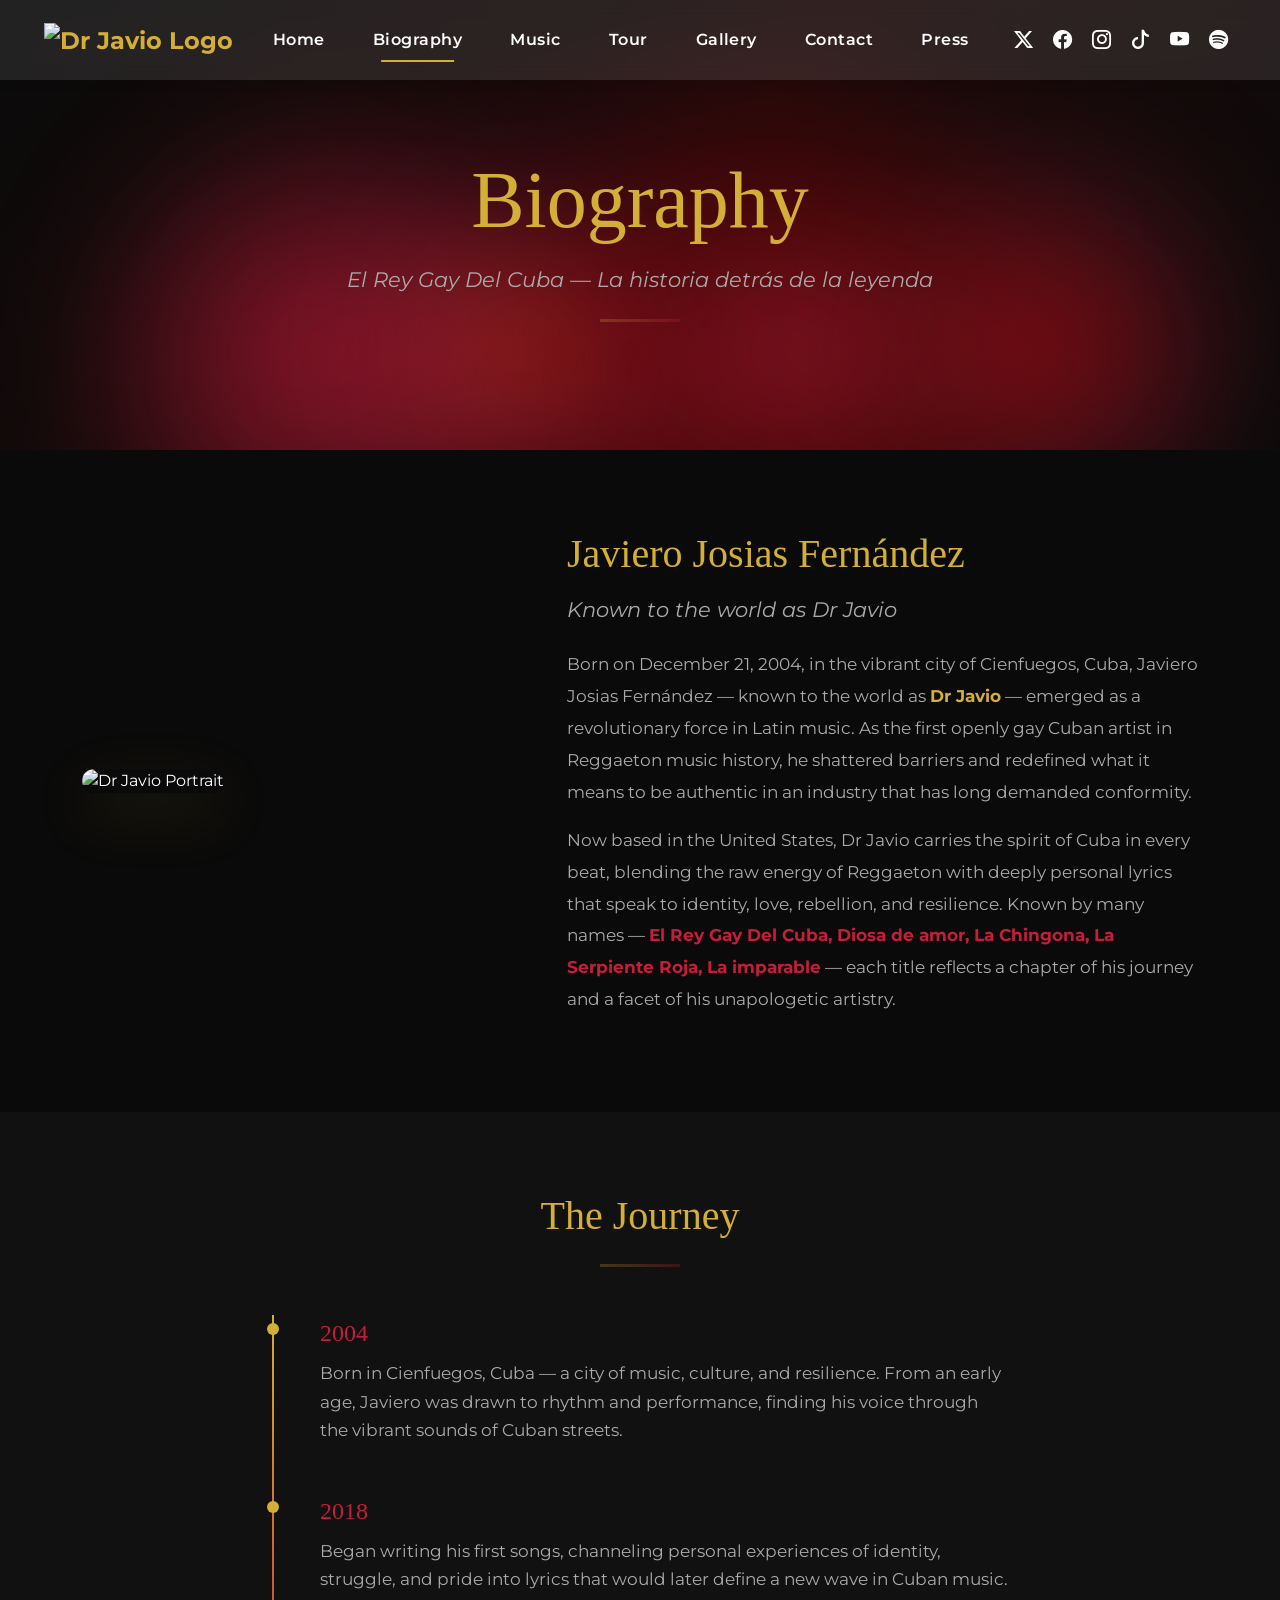
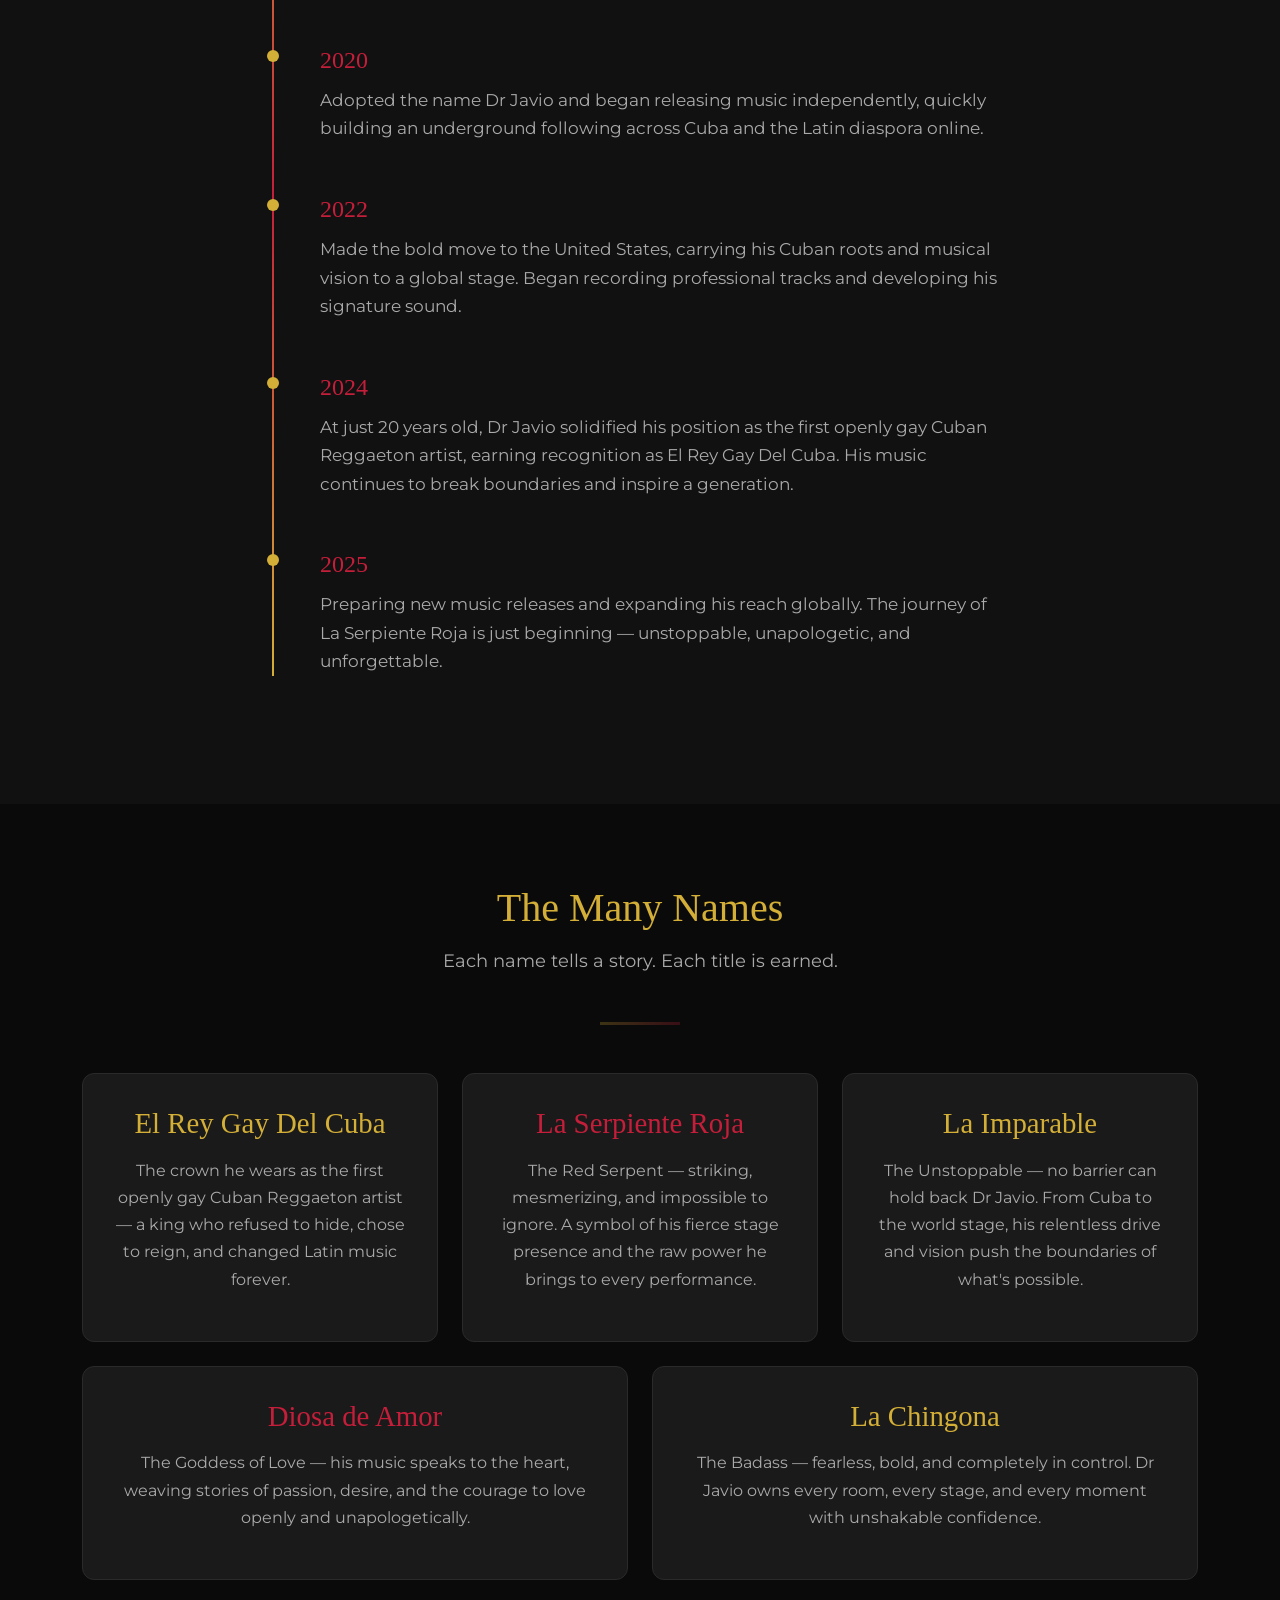
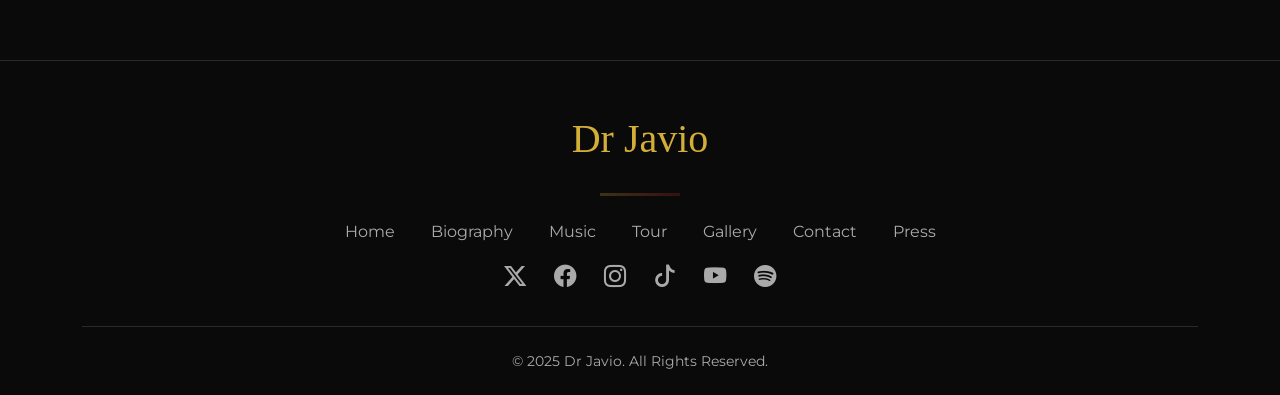
==== biography.html @ d5c6eff1 "recent update" ====
<!DOCTYPE html>
<html lang="es" dir="ltr">

<head>
    <meta charset="UTF-8">
    <meta name="viewport" content="width=device-width, initial-scale=1.0, maximum-scale=5.0">
    <meta http-equiv="X-UA-Compatible" content="IE=edge">
    <meta name="theme-color" content="#000000">

    <title>Biography | Dr Javio - The Gay King of Cuban Reggaeton</title>
    <meta name="description"
        content="Learn the story of Dr Javio (Javiero Josias Fernández), born in Cienfuegos, Cuba. The first openly gay Cuban Reggaeton artist making history in Latin music.">
    <meta name="keywords"
        content="Dr Javio biography, Cuban rapper story, gay reggaeton artist, Javiero Josias Fernández, Cuban music history, LGBTQ Latin artist">
    <meta name="author" content="Dr Javio">
    <meta name="robots" content="index, follow, max-image-preview:large">
    <link rel="canonical" href="https://drjaviooficial.com/biography.html">
    <link rel="alternate" hreflang="es" href="https://drjaviooficial.com/biography.html" />

    <meta property="og:type" content="profile">
    <meta property="og:url" content="https://drjaviooficial.com/biography.html">
    <meta property="og:title" content="Biography | Dr Javio - The Gay King of Cuban Reggaeton">
    <meta property="og:description"
        content="The story of Dr Javio — from Cienfuegos, Cuba to making history as the first openly gay Cuban Reggaeton artist.">
    <meta property="og:image" content="https://drjaviooficial.com/assets/cover.jpg">
    <meta property="og:image:secure_url" content="https://drjaviooficial.com/assets/cover.jpg">
    <meta property="og:image:width" content="4096">
    <meta property="og:image:height" content="4096">
    <meta property="og:image:alt" content="Dr Javio - Cuban Reggaeton Artist Biography">
    <meta property="og:site_name" content="Dr Javio Official">
    <meta property="og:locale" content="es_ES">

    <meta name="twitter:card" content="summary_large_image">
    <meta name="twitter:title" content="Biography | Dr Javio">
    <meta name="twitter:description"
        content="The story of Dr Javio — from Cienfuegos, Cuba to making history as the first openly gay Cuban Reggaeton artist.">
    <meta name="twitter:image" content="https://drjaviooficial.com/assets/cover.jpg">
    <meta name="twitter:image:alt" content="Dr Javio - Cuban Reggaeton Artist Biography">
    <meta name="twitter:site" content="@drjaviorey">
    <meta name="twitter:creator" content="@drjaviorey">

    <link rel="icon" type="image/png" sizes="32x32" href="./assets/logo.png">
    <link rel="shortcut icon" type="image/x-icon" href="./assets/logo.png">
    <link rel="apple-touch-icon" sizes="180x180" href="./assets/logo.png">

    <script type="application/ld+json">
    {
      "@context": "https://schema.org",
      "@type": "Person",
      "name": "Javiero Josias Fernández",
      "alternateName": "Dr Javio",
      "description": "Cuban rapper and singer, known as the Gay King of Reggaeton. First openly gay Cuban artist in Reggaeton music history.",
      "birthDate": "2004-12-21",
      "birthPlace": {
        "@type": "Place",
        "name": "Cienfuegos, Cuba"
      },
      "nationality": "Cuban",
      "jobTitle": "Rapper, Singer",
      "url": "https://drjaviooficial.com/biography.html",
      "image": "https://drjaviooficial.com/assets/cover.jpg",
      "sameAs": [
        "https://x.com/drjaviorey",
        "https://www.facebook.com/share/1DZ5mcab7W/?mibextid=wwXIfr",
        "https://www.instagram.com/itzzme._.javii",
        "https://www.tiktok.com/@drjaviorey",
        "https://www.youtube.com/@drjaviorey"
      ]
    }
    </script>

    <link href="https://cdn.jsdelivr.net/npm/bootstrap@5.3.0/dist/css/bootstrap.min.css" rel="stylesheet">
    <link rel="stylesheet" href="https://cdn.jsdelivr.net/npm/bootstrap-icons@1.11.0/font/bootstrap-icons.css">
    <link rel="stylesheet" href="styles.css">
</head>

<body>
    <nav class="navbar navbar-expand-lg fixed-top" id="main-navbar">
        <div class="container-fluid">
            <a class="navbar-brand" href="index.html"><img src="assets/logo.png" alt="Dr Javio Logo"></a>
            <button class="navbar-toggler" type="button" data-bs-toggle="collapse" data-bs-target="#navbarNav">
                <span class="navbar-toggler-icon"></span>
            </button>
            <div class="collapse navbar-collapse" id="navbarNav">
                <ul class="navbar-nav me-auto">
                    <li class="nav-item"><a class="nav-link" href="index.html">Home</a></li>
                    <li class="nav-item"><a class="nav-link active" href="biography.html">Biography</a></li>
                    <li class="nav-item"><a class="nav-link" href="music.html">Music</a></li>
                    <li class="nav-item"><a class="nav-link" href="tour.html">Tour</a></li>
                    <li class="nav-item"><a class="nav-link" href="gallery.html">Gallery</a></li>
                    <li class="nav-item"><a class="nav-link" href="contact.html">Contact</a></li>
                    <li class="nav-item"><a class="nav-link" href="press.html">Press</a></li>
                </ul>
                <div class="social-icons">
                    <a href="https://x.com/drjaviorey?s=21" target="_blank"><i class="bi bi-twitter-x"></i></a>
                    <a href="https://www.facebook.com/share/1DZ5mcab7W/?mibextid=wwXIfr" target="_blank"><i class="bi bi-facebook"></i></a>
                    <a href="https://www.instagram.com/itzzme._.javii?igsh=MWp0c2w0d2l2Z3BiNA%3D%3D&utm_source=qr" target="_blank"><i class="bi bi-instagram"></i></a>
                    <a href="https://www.tiktok.com/@drjaviorey?_r=1&_t=ZP-920hDkdQ6xS" target="_blank"><i class="bi bi-tiktok"></i></a>
                    <a href="https://www.youtube.com/@drjaviorey" target="_blank"><i class="bi bi-youtube"></i></a>
                    <a href="#" target="_blank"><i class="bi bi-spotify"></i></a>
                </div>
            </div>
        </div>
    </nav>

    <section class="page-hero">
        <div class="fumes">
            <div class="fume"></div>
            <div class="fume"></div>
            <div class="fume"></div>
            <div class="fume"></div>
        </div>
        <div class="page-hero-content">
            <h1 class="page-hero-title">Biography</h1>
            <p class="page-hero-subtitle">El Rey Gay Del Cuba — La historia detrás de la leyenda</p>
            <hr class="gold-divider">
        </div>
    </section>

    <section class="section-dark">
        <div class="container">
            <div class="row align-items-center g-5">
                <div class="col-lg-5 scroll-reveal">
                    <img src="assets/cover.jpg" alt="Dr Javio Portrait" class="img-fluid" style="border-radius: 12px; box-shadow: 0 20px 60px rgba(212, 175, 55, 0.15);">
                </div>
                <div class="col-lg-7 scroll-reveal">
                    <h2 class="section-title">Javiero Josias Fernández</h2>
                    <p class="page-hero-subtitle" style="margin-bottom: 1.5rem;">Known to the world as Dr Javio</p>
                    <p style="color: var(--text-secondary); line-height: 1.9; font-size: 1.05rem;">
                        Born on December 21, 2004, in the vibrant city of Cienfuegos, Cuba, Javiero Josias Fernández — known to the world as
                        <strong style="color: var(--gold);">Dr Javio</strong> — emerged as a revolutionary force in Latin music.
                        As the first openly gay Cuban artist in Reggaeton music history, he shattered barriers and redefined what it means
                        to be authentic in an industry that has long demanded conformity.
                    </p>
                    <p style="color: var(--text-secondary); line-height: 1.9; font-size: 1.05rem;">
                        Now based in the United States, Dr Javio carries the spirit of Cuba in every beat, blending the raw energy of
                        Reggaeton with deeply personal lyrics that speak to identity, love, rebellion, and resilience.
                        Known by many names — <strong style="color: var(--crimson);">El Rey Gay Del Cuba, Diosa de amor, La Chingona,
                        La Serpiente Roja, La imparable</strong> — each title reflects a chapter of his journey and a facet of his
                        unapologetic artistry.
                    </p>
                </div>
            </div>
        </div>
    </section>

    <section class="section-dark-alt">
        <div class="container">
            <div class="text-center mb-5 scroll-reveal">
                <h2 class="section-title">The Journey</h2>
                <hr class="gold-divider">
            </div>
            <div class="row justify-content-center">
                <div class="col-lg-8">
                    <div class="timeline scroll-reveal">
                        <div class="timeline-item">
                            <div class="timeline-year">2004</div>
                            <div class="timeline-text">
                                Born in Cienfuegos, Cuba — a city of music, culture, and resilience. From an early age,
                                Javiero was drawn to rhythm and performance, finding his voice through the vibrant sounds
                                of Cuban streets.
                            </div>
                        </div>
                        <div class="timeline-item">
                            <div class="timeline-year">2018</div>
                            <div class="timeline-text">
                                Began writing his first songs, channeling personal experiences of identity, struggle,
                                and pride into lyrics that would later define a new wave in Cuban music.
                            </div>
                        </div>
                        <div class="timeline-item">
                            <div class="timeline-year">2020</div>
                            <div class="timeline-text">
                                Adopted the name Dr Javio and began releasing music independently, quickly building
                                an underground following across Cuba and the Latin diaspora online.
                            </div>
                        </div>
                        <div class="timeline-item">
                            <div class="timeline-year">2022</div>
                            <div class="timeline-text">
                                Made the bold move to the United States, carrying his Cuban roots and musical vision
                                to a global stage. Began recording professional tracks and developing his signature sound.
                            </div>
                        </div>
                        <div class="timeline-item">
                            <div class="timeline-year">2024</div>
                            <div class="timeline-text">
                                At just 20 years old, Dr Javio solidified his position as the first openly gay Cuban
                                Reggaeton artist, earning recognition as El Rey Gay Del Cuba. His music continues to
                                break boundaries and inspire a generation.
                            </div>
                        </div>
                        <div class="timeline-item">
                            <div class="timeline-year">2025</div>
                            <div class="timeline-text">
                                Preparing new music releases and expanding his reach globally. The journey of
                                La Serpiente Roja is just beginning — unstoppable, unapologetic, and unforgettable.
                            </div>
                        </div>
                    </div>
                </div>
            </div>
        </div>
    </section>

    <section class="section-dark">
        <div class="container">
            <div class="text-center mb-5 scroll-reveal">
                <h2 class="section-title">The Many Names</h2>
                <p class="section-subtitle">Each name tells a story. Each title is earned.</p>
                <hr class="gold-divider">
            </div>
            <div class="row g-4">
                <div class="col-md-4 scroll-reveal">
                    <div class="card-dark text-center">
                        <h3 style="font-family: 'Vegan Style', cursive; color: var(--gold); font-size: 1.8rem; margin-bottom: 1rem;">El Rey Gay Del Cuba</h3>
                        <p style="color: var(--text-secondary); line-height: 1.7;">The crown he wears as the first openly gay Cuban Reggaeton artist — a king who refused to hide, chose to reign, and changed Latin music forever.</p>
                    </div>
                </div>
                <div class="col-md-4 scroll-reveal">
                    <div class="card-dark text-center">
                        <h3 style="font-family: 'Vegan Style', cursive; color: var(--crimson); font-size: 1.8rem; margin-bottom: 1rem;">La Serpiente Roja</h3>
                        <p style="color: var(--text-secondary); line-height: 1.7;">The Red Serpent — striking, mesmerizing, and impossible to ignore. A symbol of his fierce stage presence and the raw power he brings to every performance.</p>
                    </div>
                </div>
                <div class="col-md-4 scroll-reveal">
                    <div class="card-dark text-center">
                        <h3 style="font-family: 'Vegan Style', cursive; color: var(--gold); font-size: 1.8rem; margin-bottom: 1rem;">La Imparable</h3>
                        <p style="color: var(--text-secondary); line-height: 1.7;">The Unstoppable — no barrier can hold back Dr Javio. From Cuba to the world stage, his relentless drive and vision push the boundaries of what's possible.</p>
                    </div>
                </div>
                <div class="col-md-6 scroll-reveal">
                    <div class="card-dark text-center">
                        <h3 style="font-family: 'Vegan Style', cursive; color: var(--crimson); font-size: 1.8rem; margin-bottom: 1rem;">Diosa de Amor</h3>
                        <p style="color: var(--text-secondary); line-height: 1.7;">The Goddess of Love — his music speaks to the heart, weaving stories of passion, desire, and the courage to love openly and unapologetically.</p>
                    </div>
                </div>
                <div class="col-md-6 scroll-reveal">
                    <div class="card-dark text-center">
                        <h3 style="font-family: 'Vegan Style', cursive; color: var(--gold); font-size: 1.8rem; margin-bottom: 1rem;">La Chingona</h3>
                        <p style="color: var(--text-secondary); line-height: 1.7;">The Badass — fearless, bold, and completely in control. Dr Javio owns every room, every stage, and every moment with unshakable confidence.</p>
                    </div>
                </div>
            </div>
        </div>
    </section>

    <footer class="site-footer">
        <div class="container text-center">
            <div class="footer-brand">Dr Javio</div>
            <hr class="gold-divider">
            <div class="footer-links mb-3">
                <a href="index.html">Home</a>
                <a href="biography.html">Biography</a>
                <a href="music.html">Music</a>
                <a href="tour.html">Tour</a>
                <a href="gallery.html">Gallery</a>
                <a href="contact.html">Contact</a>
                <a href="press.html">Press</a>
            </div>
            <div class="footer-social mb-3">
                <a href="https://x.com/drjaviorey?s=21" target="_blank"><i class="bi bi-twitter-x"></i></a>
                    <a href="https://www.facebook.com/share/1DZ5mcab7W/?mibextid=wwXIfr" target="_blank"><i class="bi bi-facebook"></i></a>
                <a href="https://www.instagram.com/itzzme._.javii?igsh=MWp0c2w0d2l2Z3BiNA%3D%3D&utm_source=qr" target="_blank"><i class="bi bi-instagram"></i></a>
                <a href="https://www.tiktok.com/@drjaviorey?_r=1&_t=ZP-920hDkdQ6xS" target="_blank"><i class="bi bi-tiktok"></i></a>
                <a href="https://www.youtube.com/@drjaviorey" target="_blank"><i class="bi bi-youtube"></i></a>
                <a href="#" target="_blank"><i class="bi bi-spotify"></i></a>
            </div>
            <div class="footer-copyright">&copy; 2025 Dr Javio. All Rights Reserved.</div>
        </div>
    </footer>

    <script src="https://cdn.jsdelivr.net/npm/bootstrap@5.3.0/dist/js/bootstrap.bundle.min.js"></script>
    <script>
        window.addEventListener('scroll', function () {
            const navbar = document.querySelector('.navbar');
            if (window.scrollY > 50) {
                navbar.classList.add('scrolled');
            } else {
                navbar.classList.remove('scrolled');
            }
        });

        const observer = new IntersectionObserver(function (entries) {
            entries.forEach(function (entry) {
                if (entry.isIntersecting) {
                    entry.target.classList.add('revealed');
                }
            });
        }, { threshold: 0.1 });

        document.querySelectorAll('.scroll-reveal').forEach(function (el) {
            observer.observe(el);
        });
    </script>
</body>

</html>
---- styles.css ----
@import url('https://fonts.googleapis.com/css2?family=Cinzel+Decorative:wght@700;900&family=Montserrat:ital,wght@0,700;0,800;0,900;1,700;1,800;1,900&family=Outfit:wght@700;800;900&display=swap');

@font-face {
    font-family: 'Vegan Style';
    src: url('vegan-style-font/VeganStylePersonalUse-5Y58.ttf') format('truetype');
    font-weight: normal;
    font-style: normal;
    font-display: swap;
}

* {
    margin: 0;
    padding: 0;
    box-sizing: border-box;
}

:root {
    --gold: #d4af37;
    --gold-light: #f4cf57;
    --crimson: #c41e3a;
    --crimson-light: #e42e4a;
    --dark: #0a0a0a;
    --dark-surface: #111111;
    --dark-card: #1a1a1a;
    --dark-border: #2a2a2a;
    --text-primary: #ffffff;
    --text-secondary: #aaaaaa;
    --text-dark: #333333;
    --text-muted: #555555;
}

body {
    font-family: 'Montserrat', 'Arial', sans-serif;
    overflow-x: hidden;
    background: var(--dark);
    color: var(--text-primary);
}

body.light-body {
    background: #fff;
    color: var(--text-dark);
}

a {
    text-decoration: none;
}

.navbar {
    background: rgba(255, 255, 255, 0.1);
    backdrop-filter: blur(10px);
    padding: 1rem 2rem;
    box-shadow: 0 2px 10px rgba(0, 0, 0, 0.1);
    transition: all 0.3s ease;
    z-index: 1000;
}

.navbar.scrolled {
    background: rgba(255, 255, 255, 0.95);
    box-shadow: 0 2px 10px rgba(0, 0, 0, 0.2);
}

.navbar-brand {
    font-size: 1.5rem;
    font-weight: bold;
    color: var(--gold) !important;
}

.navbar-brand img {
    height: 50px;
    width: auto;
}

.nav-link {
    color: #fff !important;
    font-weight: 600;
    margin: 0 1rem;
    transition: color 0.3s;
    position: relative;
    letter-spacing: 0.03em;
}

.nav-link::after {
    content: '';
    position: absolute;
    bottom: -2px;
    left: 50%;
    width: 0;
    height: 2px;
    background: var(--gold);
    transition: all 0.3s ease;
    transform: translateX(-50%);
}

.nav-link:hover::after,
.nav-link.active::after {
    width: 70%;
}

.navbar.scrolled .nav-link {
    color: #333 !important;
}

.nav-link:hover {
    color: var(--gold) !important;
}

.navbar.scrolled .nav-link:hover {
    color: var(--gold) !important;
}

.social-icons a {
    color: #fff;
    font-size: 1.2rem;
    margin: 0 0.5rem;
    transition: all 0.3s;
}

.navbar.scrolled .social-icons a {
    color: #333;
}

.social-icons a:hover {
    color: var(--gold);
    transform: translateY(-2px);
}

.navbar.scrolled .social-icons a:hover {
    color: var(--gold);
}

.navbar-toggler {
    border-color: rgba(255, 255, 255, 0.3);
}

.navbar-toggler-icon {
    background-image: url("data:image/svg+xml,%3csvg xmlns='http://www.w3.org/2000/svg' viewBox='0 0 30 30'%3e%3cpath stroke='rgba%28255, 255, 255, 0.75%29' stroke-linecap='round' stroke-miterlimit='10' stroke-width='2' d='M4 7h22M4 15h22M4 23h22'/%3e%3c/svg%3e");
}

.navbar.scrolled .navbar-toggler {
    border-color: rgba(0, 0, 0, 0.3);
}

.navbar.scrolled .navbar-toggler-icon {
    background-image: url("data:image/svg+xml,%3csvg xmlns='http://www.w3.org/2000/svg' viewBox='0 0 30 30'%3e%3cpath stroke='rgba%280, 0, 0, 0.75%29' stroke-linecap='round' stroke-miterlimit='10' stroke-width='2' d='M4 7h22M4 15h22M4 23h22'/%3e%3c/svg%3e");
}

.hero-section {
    position: relative;
    min-height: 100vh;
    background-image: url('assets/herosection image.jpg');
    background-size: cover;
    background-position: center;
    background-repeat: no-repeat;
    overflow: hidden;
    display: flex;
    align-items: center;
}

.hero-section::before {
    content: '';
    position: absolute;
    top: 0;
    left: 0;
    width: 100%;
    height: 100%;
    background: linear-gradient(135deg, rgba(10, 10, 10, 0.9) 0%, rgba(45, 27, 27, 0.75) 50%, rgba(10, 10, 10, 0.9) 100%);
    z-index: 1;
}

.hero-content {
    position: relative;
    z-index: 10;
    padding: 2rem;
}

.artist-name {
    font-size: clamp(3.2rem, 7.5vw, 6.8rem);
    font-weight: 900;
    font-family: 'Outfit', 'Montserrat', sans-serif;
    letter-spacing: 0.04em;
    text-transform: uppercase;
    margin-bottom: 1rem;
    animation: fadeInUp 1s ease-out;
    line-height: 1.05;
    position: relative;
    background: linear-gradient(135deg, #ffffff 0%, #f4cf57 40%, #d4af37 70%, #e42e4a 100%);
    -webkit-background-clip: text;
    -webkit-text-fill-color: transparent;
    filter: drop-shadow(0 6px 20px rgba(0, 0, 0, 0.95)) drop-shadow(0 0 30px rgba(212, 175, 55, 0.5));
}

.tagline {
    font-size: 1.5rem;
    color: #fff;
    margin-bottom: 2rem;
    font-style: italic;
}

.cta-buttons {
    display: flex;
    gap: 1rem;
    flex-wrap: wrap;
}

.btn-custom {
    padding: 1rem 2rem;
    font-weight: bold;
    text-transform: uppercase;
    border: none;
    cursor: pointer;
    transition: all 0.3s;
    text-decoration: none;
    display: inline-block;
    letter-spacing: 0.05em;
}

.btn-gold {
    background: var(--gold);
    color: #000;
}

.btn-gold:hover {
    background: var(--gold-light);
    color: #000;
    transform: translateY(-2px);
    box-shadow: 0 5px 15px rgba(212, 175, 55, 0.4);
}

.btn-red {
    background: var(--crimson);
    color: #fff;
}

.btn-red:hover {
    background: var(--crimson-light);
    color: #fff;
    transform: translateY(-2px);
    box-shadow: 0 5px 15px rgba(196, 30, 58, 0.4);
}

.btn-outline {
    background: transparent;
    color: #fff;
    border: 2px solid #fff;
}

.btn-outline:hover {
    background: #fff;
    color: #000;
}

.btn-outline-dark {
    background: transparent;
    color: var(--text-dark);
    border: 2px solid var(--text-dark);
}

.btn-outline-dark:hover {
    background: var(--text-dark);
    color: #fff;
}

.btn-outline-gold {
    background: transparent;
    color: var(--gold);
    border: 2px solid var(--gold);
}

.btn-outline-gold:hover {
    background: var(--gold);
    color: #000;
}

.fumes {
    position: absolute;
    width: 100%;
    height: 100%;
    top: 0;
    left: 0;
    pointer-events: none;
    z-index: 2;
    overflow: hidden;
}

.fume {
    position: absolute;
    border-radius: 50%;
    filter: blur(60px);
    mix-blend-mode: screen;
}

.fume:nth-child(1) {
    width: 500px;
    height: 500px;
    bottom: -150px;
    left: 5%;
    background: radial-gradient(circle, rgba(220, 20, 60, 0.6) 0%, rgba(196, 30, 58, 0.4) 30%, transparent 70%);
    animation: float1 12s infinite ease-in-out;
}

.fume:nth-child(2) {
    width: 400px;
    height: 400px;
    bottom: -100px;
    left: 25%;
    background: radial-gradient(circle, rgba(255, 69, 0, 0.5) 0%, rgba(220, 20, 60, 0.3) 30%, transparent 70%);
    animation: float2 15s infinite ease-in-out;
}

.fume:nth-child(3) {
    width: 600px;
    height: 600px;
    bottom: -200px;
    right: 15%;
    background: radial-gradient(circle, rgba(196, 30, 58, 0.7) 0%, rgba(139, 0, 0, 0.4) 30%, transparent 70%);
    animation: float3 18s infinite ease-in-out;
}

.fume:nth-child(4) {
    width: 450px;
    height: 450px;
    bottom: -120px;
    right: 0%;
    background: radial-gradient(circle, rgba(255, 0, 0, 0.5) 0%, rgba(196, 30, 58, 0.3) 30%, transparent 70%);
    animation: float4 14s infinite ease-in-out;
}

.fume:nth-child(5) {
    width: 350px;
    height: 350px;
    bottom: -80px;
    left: 40%;
    background: radial-gradient(circle, rgba(178, 34, 34, 0.6) 0%, rgba(220, 20, 60, 0.3) 30%, transparent 70%);
    animation: float5 16s infinite ease-in-out;
}

.fume:nth-child(6) {
    width: 550px;
    height: 550px;
    bottom: -180px;
    right: 35%;
    background: radial-gradient(circle, rgba(139, 0, 0, 0.5) 0%, rgba(196, 30, 58, 0.3) 30%, transparent 70%);
    animation: float6 20s infinite ease-in-out;
}

@keyframes float1 {
    0%, 100% { transform: translate(0, 0) scale(1) rotate(0deg); opacity: 0.7; }
    25% { transform: translate(30px, -120px) scale(1.3) rotate(90deg); opacity: 0.4; }
    50% { transform: translate(-20px, -200px) scale(1.1) rotate(180deg); opacity: 0.6; }
    75% { transform: translate(40px, -150px) scale(1.4) rotate(270deg); opacity: 0.3; }
}

@keyframes float2 {
    0%, 100% { transform: translate(0, 0) scale(1) rotate(0deg); opacity: 0.6; }
    33% { transform: translate(-40px, -180px) scale(1.4) rotate(120deg); opacity: 0.3; }
    66% { transform: translate(30px, -140px) scale(1.2) rotate(240deg); opacity: 0.5; }
}

@keyframes float3 {
    0%, 100% { transform: translate(0, 0) scale(1) rotate(0deg); opacity: 0.8; }
    30% { transform: translate(-50px, -160px) scale(1.2) rotate(100deg); opacity: 0.4; }
    60% { transform: translate(40px, -220px) scale(1.5) rotate(200deg); opacity: 0.6; }
}

@keyframes float4 {
    0%, 100% { transform: translate(0, 0) scale(1) rotate(0deg); opacity: 0.7; }
    40% { transform: translate(50px, -190px) scale(1.3) rotate(140deg); opacity: 0.3; }
    80% { transform: translate(-30px, -130px) scale(1.1) rotate(280deg); opacity: 0.5; }
}

@keyframes float5 {
    0%, 100% { transform: translate(0, 0) scale(1) rotate(0deg); opacity: 0.6; }
    35% { transform: translate(-35px, -170px) scale(1.4) rotate(110deg); opacity: 0.4; }
    70% { transform: translate(45px, -210px) scale(1.2) rotate(220deg); opacity: 0.5; }
}

@keyframes float6 {
    0%, 100% { transform: translate(0, 0) scale(1) rotate(0deg); opacity: 0.7; }
    25% { transform: translate(60px, -150px) scale(1.5) rotate(80deg); opacity: 0.3; }
    50% { transform: translate(-40px, -230px) scale(1.3) rotate(160deg); opacity: 0.6; }
    75% { transform: translate(30px, -180px) scale(1.1) rotate(240deg); opacity: 0.4; }
}

@keyframes fadeInUp {
    from { opacity: 0; transform: translateY(30px); }
    to { opacity: 1; transform: translateY(0); }
}

@keyframes fadeIn {
    from { opacity: 0; }
    to { opacity: 1; }
}

@keyframes slideInLeft {
    from { opacity: 0; transform: translateX(-40px); }
    to { opacity: 1; transform: translateX(0); }
}

@keyframes slideInRight {
    from { opacity: 0; transform: translateX(40px); }
    to { opacity: 1; transform: translateX(0); }
}

.album-section {
    background: #fff;
    min-height: 100vh;
    display: flex;
    align-items: center;
    padding: 4rem 0;
}

.album-container {
    display: flex;
    align-items: center;
    gap: 4rem;
}

.album-cover {
    flex: 0 0 500px;
    position: relative;
}

.album-cover img {
    width: 100%;
    height: auto;
    border-radius: 10px;
    box-shadow: 0 20px 60px rgba(0, 0, 0, 0.2);
}

.album-info {
    flex: 1;
    color: #333;
}

.album-title {
    font-size: 4rem;
    font-weight: 400;
    color: var(--crimson);
    margin-bottom: 1rem;
    font-family: 'Vegan Style', cursive;
    font-style: italic;
    text-transform: none;
}

.album-description {
    font-size: 1.2rem;
    line-height: 1.8;
    margin-bottom: 2rem;
    color: #555;
}

.album-buttons {
    display: flex;
    gap: 1rem;
    flex-wrap: wrap;
}

.album-section .btn-outline {
    border-color: #333;
    color: #333;
}

.album-section .btn-outline:hover {
    background: #333;
    color: #fff;
}

.marquee-section {
    width: 100%;
    background: #fff;
    padding: 0;
    margin: 0;
}

.marquee-container {
    width: 100%;
    overflow: hidden;
    background: #fff;
    padding: 2rem 0;
    border-top: 2px solid #e0e0e0;
    border-bottom: 2px solid #e0e0e0;
}

.marquee {
    display: flex;
    white-space: nowrap;
    animation: scroll 25s linear infinite;
}

.marquee-content {
    display: flex;
    align-items: center;
    gap: 3rem;
    padding-right: 3rem;
}

.marquee-text {
    font-size: 2rem;
    font-weight: bold;
    color: var(--crimson);
    letter-spacing: 0.05em;
}

.marquee-logo {
    height: 40px;
    width: auto;
}

@keyframes scroll {
    0% { transform: translateX(0); }
    100% { transform: translateX(-50%); }
}

.page-hero {
    position: relative;
    min-height: 50vh;
    display: flex;
    align-items: center;
    justify-content: center;
    text-align: center;
    overflow: hidden;
    background: linear-gradient(135deg, var(--dark) 0%, #1a0a0a 50%, var(--dark) 100%);
}

.page-hero::before {
    content: '';
    position: absolute;
    top: 0;
    left: 0;
    width: 100%;
    height: 100%;
    background: radial-gradient(ellipse at center bottom, rgba(196, 30, 58, 0.15) 0%, transparent 70%);
    z-index: 1;
}

.page-hero-content {
    position: relative;
    z-index: 10;
    padding: 6rem 2rem 3rem;
}

.page-hero-title {
    font-size: 5rem;
    font-family: 'Vegan Style', cursive;
    color: var(--gold);
    margin-bottom: 1rem;
    animation: fadeInUp 0.8s ease-out;
}

.page-hero-subtitle {
    font-size: 1.3rem;
    color: var(--text-secondary);
    font-style: italic;
    animation: fadeInUp 1s ease-out 0.2s both;
}

.section-dark {
    background: var(--dark);
    padding: 5rem 0;
}

.section-dark-alt {
    background: var(--dark-surface);
    padding: 5rem 0;
}

.section-title {
    font-size: 2.5rem;
    font-family: 'Vegan Style', cursive;
    color: var(--gold);
    margin-bottom: 1rem;
}

.section-subtitle {
    font-size: 1.1rem;
    color: var(--text-secondary);
    margin-bottom: 3rem;
}

.gold-divider {
    width: 80px;
    height: 3px;
    background: linear-gradient(90deg, var(--gold), var(--crimson));
    margin: 1.5rem auto;
    border: none;
}

.card-dark {
    background: var(--dark-card);
    border: 1px solid var(--dark-border);
    border-radius: 12px;
    padding: 2rem;
    transition: all 0.4s ease;
}

.card-dark:hover {
    transform: translateY(-5px);
    border-color: var(--gold);
    box-shadow: 0 10px 40px rgba(212, 175, 55, 0.1);
}

.site-footer {
    background: var(--dark);
    border-top: 1px solid var(--dark-border);
    padding: 3rem 0 1.5rem;
}

.footer-brand {
    font-family: 'Vegan Style', cursive;
    font-size: 2.5rem;
    color: var(--gold);
}

.footer-links a {
    color: var(--text-secondary);
    text-decoration: none;
    transition: color 0.3s;
    margin: 0 1rem;
}

.footer-links a:hover {
    color: var(--gold);
}

.footer-social a {
    color: var(--text-secondary);
    font-size: 1.4rem;
    margin: 0 0.75rem;
    transition: all 0.3s;
}

.footer-social a:hover {
    color: var(--gold);
    transform: translateY(-3px);
}

.footer-copyright {
    color: var(--text-secondary);
    font-size: 0.85rem;
    margin-top: 2rem;
    padding-top: 1.5rem;
    border-top: 1px solid var(--dark-border);
}

.gallery-masonry {
    column-count: 3;
    column-gap: 1.5rem;
}

.gallery-item {
    break-inside: avoid;
    margin-bottom: 1.5rem;
    position: relative;
    border-radius: 16px;
    overflow: hidden;
    cursor: pointer;
    box-shadow: 0 10px 30px rgba(0, 0, 0, 0.6);
    border: 1px solid var(--dark-border);
    transition: all 0.4s cubic-bezier(0.165, 0.84, 0.44, 1);
}

.gallery-item img {
    width: 100%;
    height: auto;
    display: block;
    object-fit: cover;
    transition: transform 0.6s cubic-bezier(0.165, 0.84, 0.44, 1);
}

.gallery-item:hover {
    transform: translateY(-8px);
    border-color: var(--gold);
    box-shadow: 0 15px 45px rgba(212, 175, 55, 0.35);
}

.gallery-item:hover img {
    transform: scale(1.06);
}

.gallery-item .gallery-overlay {
    position: absolute;
    inset: 0;
    background: linear-gradient(to top, rgba(0, 0, 0, 0.85) 0%, rgba(0, 0, 0, 0.2) 50%, transparent 100%);
    opacity: 0;
    transition: opacity 0.4s ease;
    display: flex;
    align-items: flex-end;
    padding: 1.5rem;
}

.gallery-item:hover .gallery-overlay {
    opacity: 1;
}

.gallery-overlay span {
    color: #fff;
    font-size: 1.05rem;
    font-weight: 700;
    letter-spacing: 0.02em;
}

.gallery-filters {
    display: flex;
    gap: 0.75rem;
    flex-wrap: wrap;
    margin-bottom: 2.5rem;
    justify-content: center;
}

.filter-btn {
    padding: 0.6rem 1.5rem;
    border: 1px solid var(--dark-border);
    background: transparent;
    color: var(--text-secondary);
    border-radius: 50px;
    cursor: pointer;
    transition: all 0.3s;
    font-size: 0.9rem;
}

.filter-btn:hover,
.filter-btn.active {
    background: var(--gold);
    color: #000;
    border-color: var(--gold);
}

.lightbox {
    display: none;
    position: fixed;
    inset: 0;
    background: rgba(0, 0, 0, 0.95);
    z-index: 9999;
    align-items: center;
    justify-content: center;
    animation: fadeIn 0.3s ease;
}

.lightbox.active {
    display: flex;
}

.lightbox img {
    max-width: 90vw;
    max-height: 85vh;
    object-fit: contain;
    border-radius: 8px;
}

.lightbox-close {
    position: absolute;
    top: 2rem;
    right: 2rem;
    background: none;
    border: none;
    color: #fff;
    font-size: 2rem;
    cursor: pointer;
    transition: color 0.3s;
    z-index: 10000;
}

.lightbox-close:hover {
    color: var(--gold);
}

.lightbox-nav {
    position: absolute;
    top: 50%;
    transform: translateY(-50%);
    background: none;
    border: none;
    color: #fff;
    font-size: 2.5rem;
    cursor: pointer;
    transition: color 0.3s;
    padding: 1rem;
    z-index: 10000;
}

.lightbox-nav:hover {
    color: var(--gold);
}

.lightbox-prev {
    left: 1rem;
}

.lightbox-next {
    right: 1rem;
}

.contact-form {
    max-width: 600px;
    margin: 0 auto;
}

.contact-form .form-control {
    background: var(--dark-card);
    border: 1px solid var(--dark-border);
    color: var(--text-primary);
    padding: 0.9rem 1.2rem;
    border-radius: 8px;
    font-size: 1rem;
    transition: border-color 0.3s;
}

.contact-form .form-control:focus {
    border-color: var(--gold);
    box-shadow: 0 0 0 3px rgba(212, 175, 55, 0.15);
    background: var(--dark-card);
    color: var(--text-primary);
}

.contact-form .form-control::placeholder {
    color: var(--text-secondary);
}

.contact-form label {
    color: var(--text-secondary);
    font-size: 0.9rem;
    margin-bottom: 0.4rem;
}

.contact-info-card {
    text-align: center;
    padding: 2.5rem 1.5rem;
}

.contact-info-card i {
    font-size: 2rem;
    color: var(--gold);
    margin-bottom: 1rem;
}

.contact-info-card h4 {
    color: var(--text-primary);
    margin-bottom: 0.5rem;
}

.contact-info-card p {
    color: var(--text-secondary);
    font-size: 0.95rem;
}

.timeline {
    position: relative;
    padding-left: 3rem;
}

.timeline::before {
    content: '';
    position: absolute;
    left: 0;
    top: 0;
    bottom: 0;
    width: 2px;
    background: linear-gradient(to bottom, var(--gold), var(--crimson), var(--gold));
}

.timeline-item {
    position: relative;
    margin-bottom: 3rem;
    animation: fadeInUp 0.6s ease-out both;
}

.timeline-item::before {
    content: '';
    position: absolute;
    left: -3rem;
    top: 0.5rem;
    width: 12px;
    height: 12px;
    background: var(--gold);
    border-radius: 50%;
    transform: translateX(-5px);
}

.timeline-year {
    font-family: 'Vegan Style', cursive;
    font-size: 1.5rem;
    color: var(--crimson);
    margin-bottom: 0.5rem;
}

.timeline-text {
    color: var(--text-secondary);
    line-height: 1.7;
    font-size: 1.05rem;
}

.tour-card {
    display: flex;
    align-items: center;
    gap: 2rem;
    padding: 1.5rem 2rem;
    border-left: 3px solid var(--gold);
    transition: all 0.3s;
}

.tour-card:hover {
    border-left-color: var(--crimson);
    background: rgba(212, 175, 55, 0.03);
}

.tour-date {
    text-align: center;
    min-width: 80px;
}

.tour-date .month {
    font-size: 0.85rem;
    color: var(--gold);
    text-transform: uppercase;
    letter-spacing: 0.1em;
}

.tour-date .day {
    font-size: 2.5rem;
    font-weight: bold;
    color: var(--text-primary);
    line-height: 1;
}

.tour-details h4 {
    color: var(--text-primary);
    margin-bottom: 0.3rem;
    font-size: 1.1rem;
}

.tour-details p {
    color: var(--text-secondary);
    font-size: 0.9rem;
    margin: 0;
}

.tour-ticket {
    margin-left: auto;
}

.music-card {
    border-radius: 12px;
    overflow: hidden;
    transition: all 0.4s ease;
}

.music-card:hover {
    transform: translateY(-8px);
    box-shadow: 0 15px 50px rgba(212, 175, 55, 0.12);
}

.music-card img {
    width: 100%;
    aspect-ratio: 1;
    object-fit: cover;
}

.music-card-body {
    padding: 1.5rem;
}

.music-card-body h4 {
    color: var(--text-primary);
    margin-bottom: 0.3rem;
}

.music-card-body p {
    color: var(--text-secondary);
    font-size: 0.9rem;
}

.streaming-links {
    display: flex;
    gap: 1rem;
    margin-top: 1rem;
}

.streaming-links a {
    color: var(--text-secondary);
    font-size: 1.3rem;
    transition: all 0.3s;
}

.streaming-links a:hover {
    color: var(--gold);
    transform: scale(1.2);
}

.press-download {
    display: flex;
    align-items: center;
    gap: 1.5rem;
    padding: 1.5rem 2rem;
}

.press-download i {
    font-size: 2rem;
    color: var(--gold);
}

.press-download h4 {
    color: var(--text-primary);
    margin-bottom: 0.2rem;
}

.press-download p {
    color: var(--text-secondary);
    margin: 0;
    font-size: 0.9rem;
}

.stat-number {
    font-size: 3rem;
    font-weight: bold;
    color: var(--gold);
    font-family: 'Vegan Style', cursive;
}

.stat-label {
    color: var(--text-secondary);
    font-size: 0.9rem;
    text-transform: uppercase;
    letter-spacing: 0.1em;
}

.scroll-reveal {
    opacity: 0;
    transform: translateY(30px);
    transition: all 0.8s ease;
}

.scroll-reveal.revealed {
    opacity: 1;
    transform: translateY(0);
}

@media (max-width: 992px) {
    .artist-name {
        font-size: 4rem;
    }

    .album-container {
        flex-direction: column;
        text-align: center;
    }

    .album-cover {
        flex: 0 0 auto;
        max-width: 400px;
    }

    .album-buttons {
        justify-content: center;
    }

    .page-hero-title {
        font-size: 3.5rem;
    }

    .tour-card {
        flex-direction: column;
        text-align: center;
        gap: 1rem;
    }

    .tour-ticket {
        margin-left: 0;
    }

    .gallery-masonry {
        column-count: 2;
    }
}

@media (max-width: 768px) {
    .artist-name {
        font-size: 3rem;
    }

    .hero-section {
        text-align: center;
    }

    .cta-buttons {
        justify-content: center;
    }

    .album-title {
        font-size: 2rem;
    }

    .album-cover {
        max-width: 300px;
    }

    .page-hero-title {
        font-size: 2.5rem;
    }

    .timeline {
        padding-left: 2rem;
    }
}

@media (max-width: 576px) {
    .gallery-masonry {
        column-count: 1;
    }

    .page-hero-title {
        font-size: 2rem;
    }
}
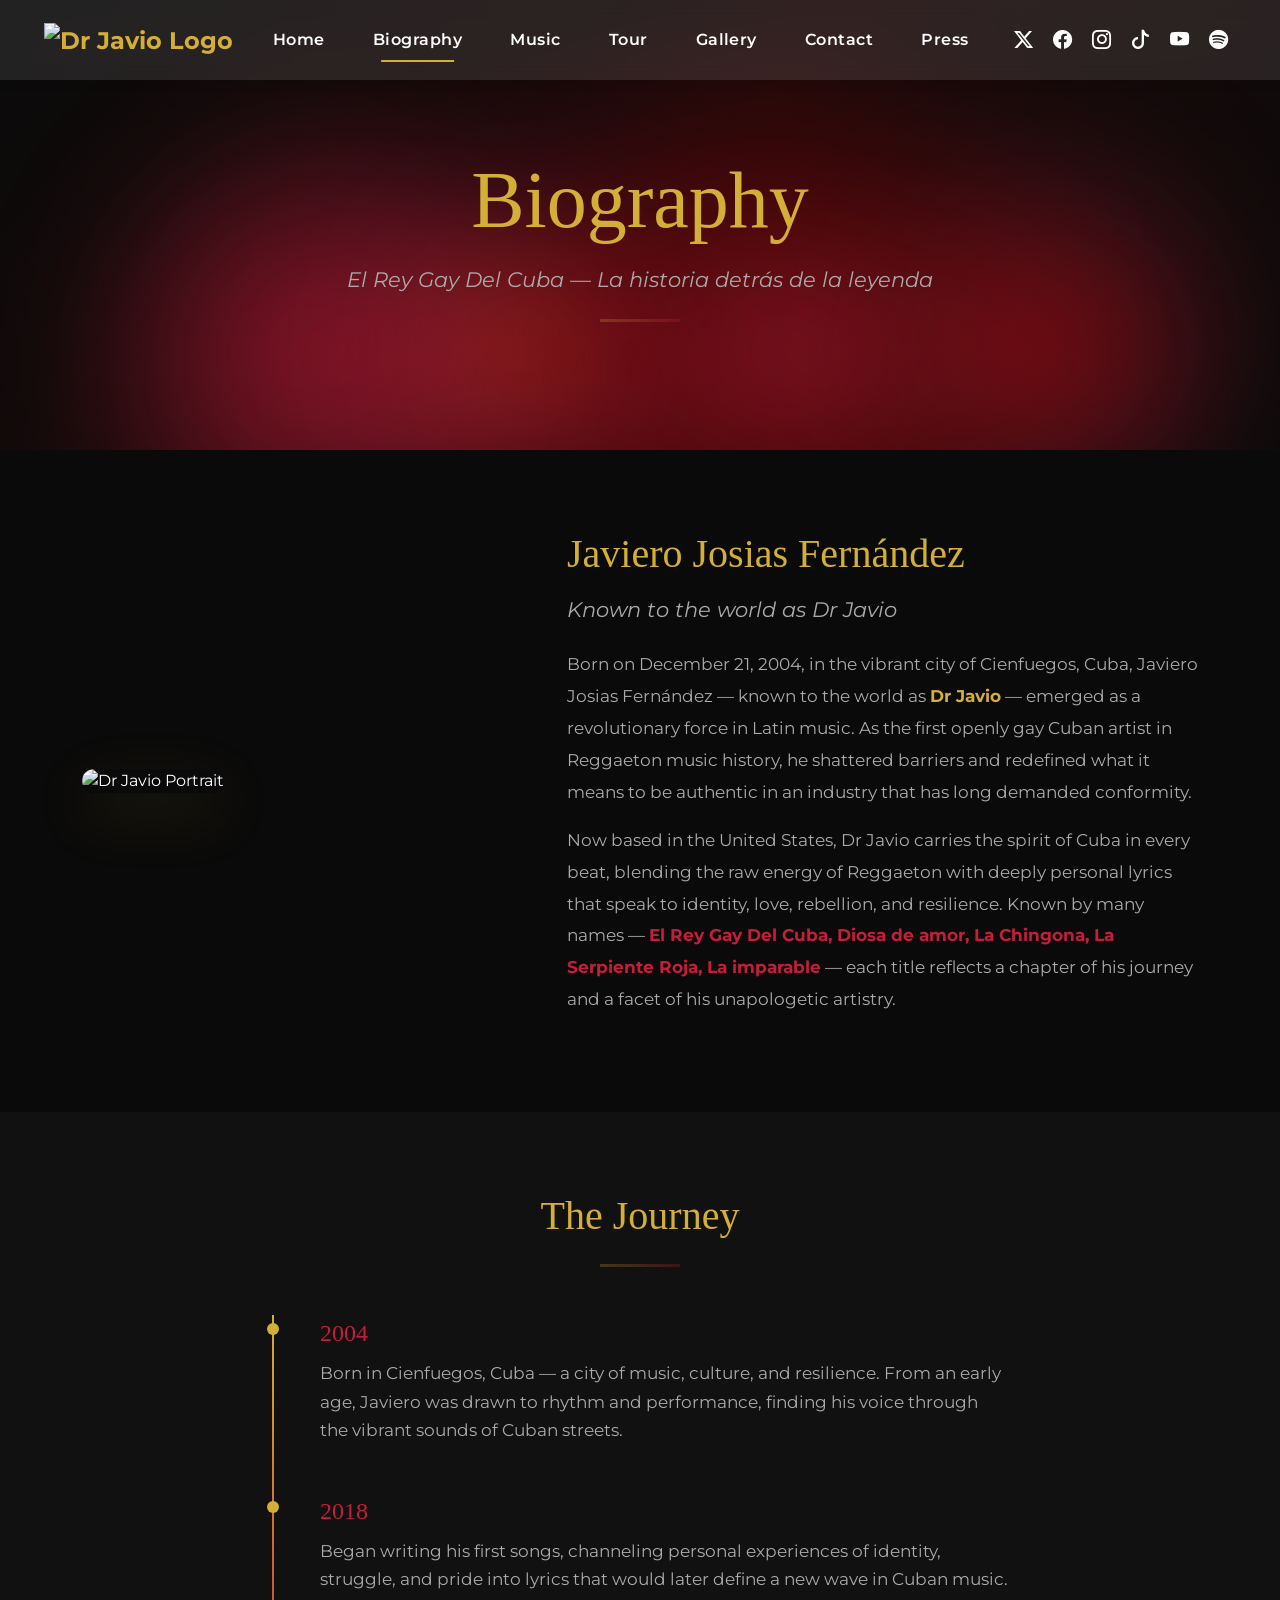
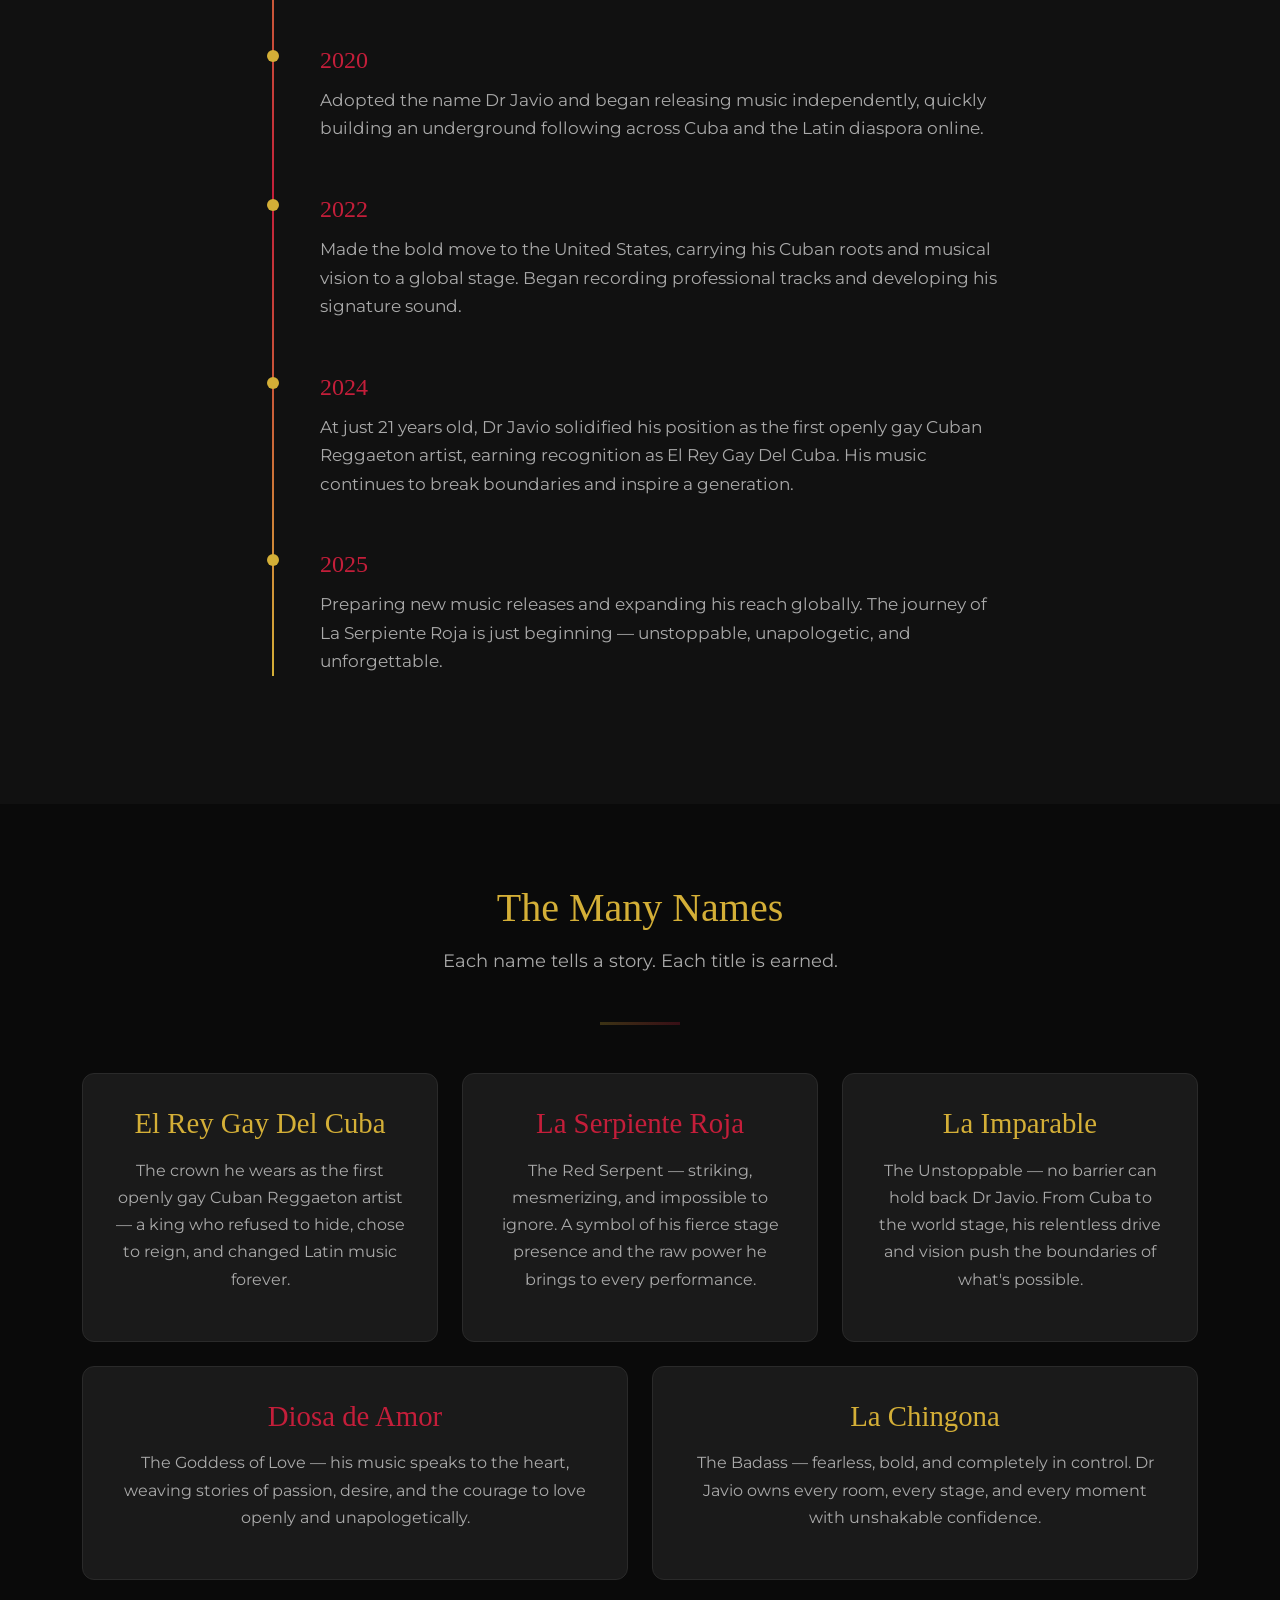
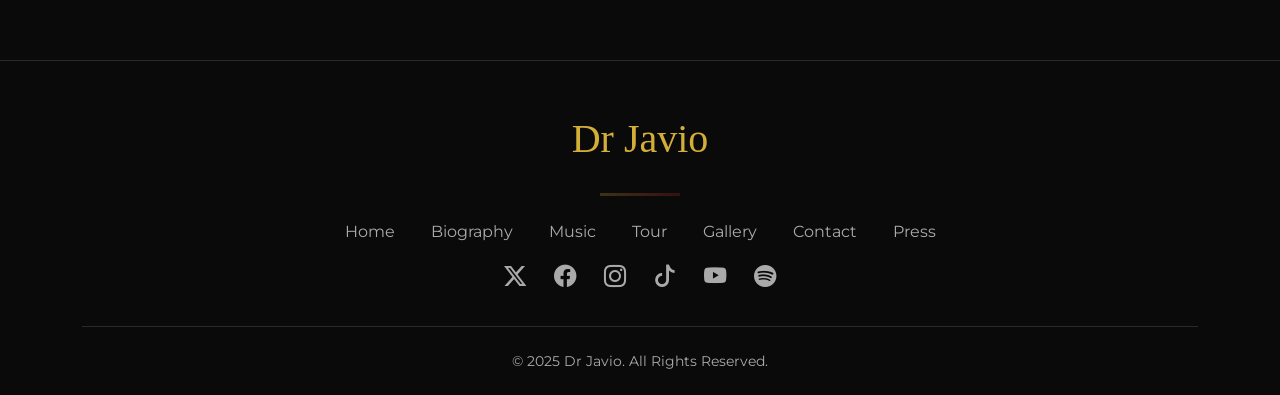
==== commit d0b0890e: "Update biography.html" ====
--- a/biography.html
+++ b/biography.html
@@ -6,6 +6,7 @@
     <meta name="viewport" content="width=device-width, initial-scale=1.0, maximum-scale=5.0">
     <meta http-equiv="X-UA-Compatible" content="IE=edge">
     <meta name="theme-color" content="#000000">
+    <meta name="google-site-verification" content="W8LG1xKQ8QPcukmKXaQ6L3IPwMX4f5GREdjQWg1c6vo" />
 
     <title>Biography | Dr Javio - The Gay King of Cuban Reggaeton</title>
     <meta name="description"
@@ -185,7 +186,7 @@
                         <div class="timeline-item">
                             <div class="timeline-year">2024</div>
                             <div class="timeline-text">
-                                At just 20 years old, Dr Javio solidified his position as the first openly gay Cuban
+                                At just 21 years old, Dr Javio solidified his position as the first openly gay Cuban
                                 Reggaeton artist, earning recognition as El Rey Gay Del Cuba. His music continues to
                                 break boundaries and inspire a generation.
                             </div>
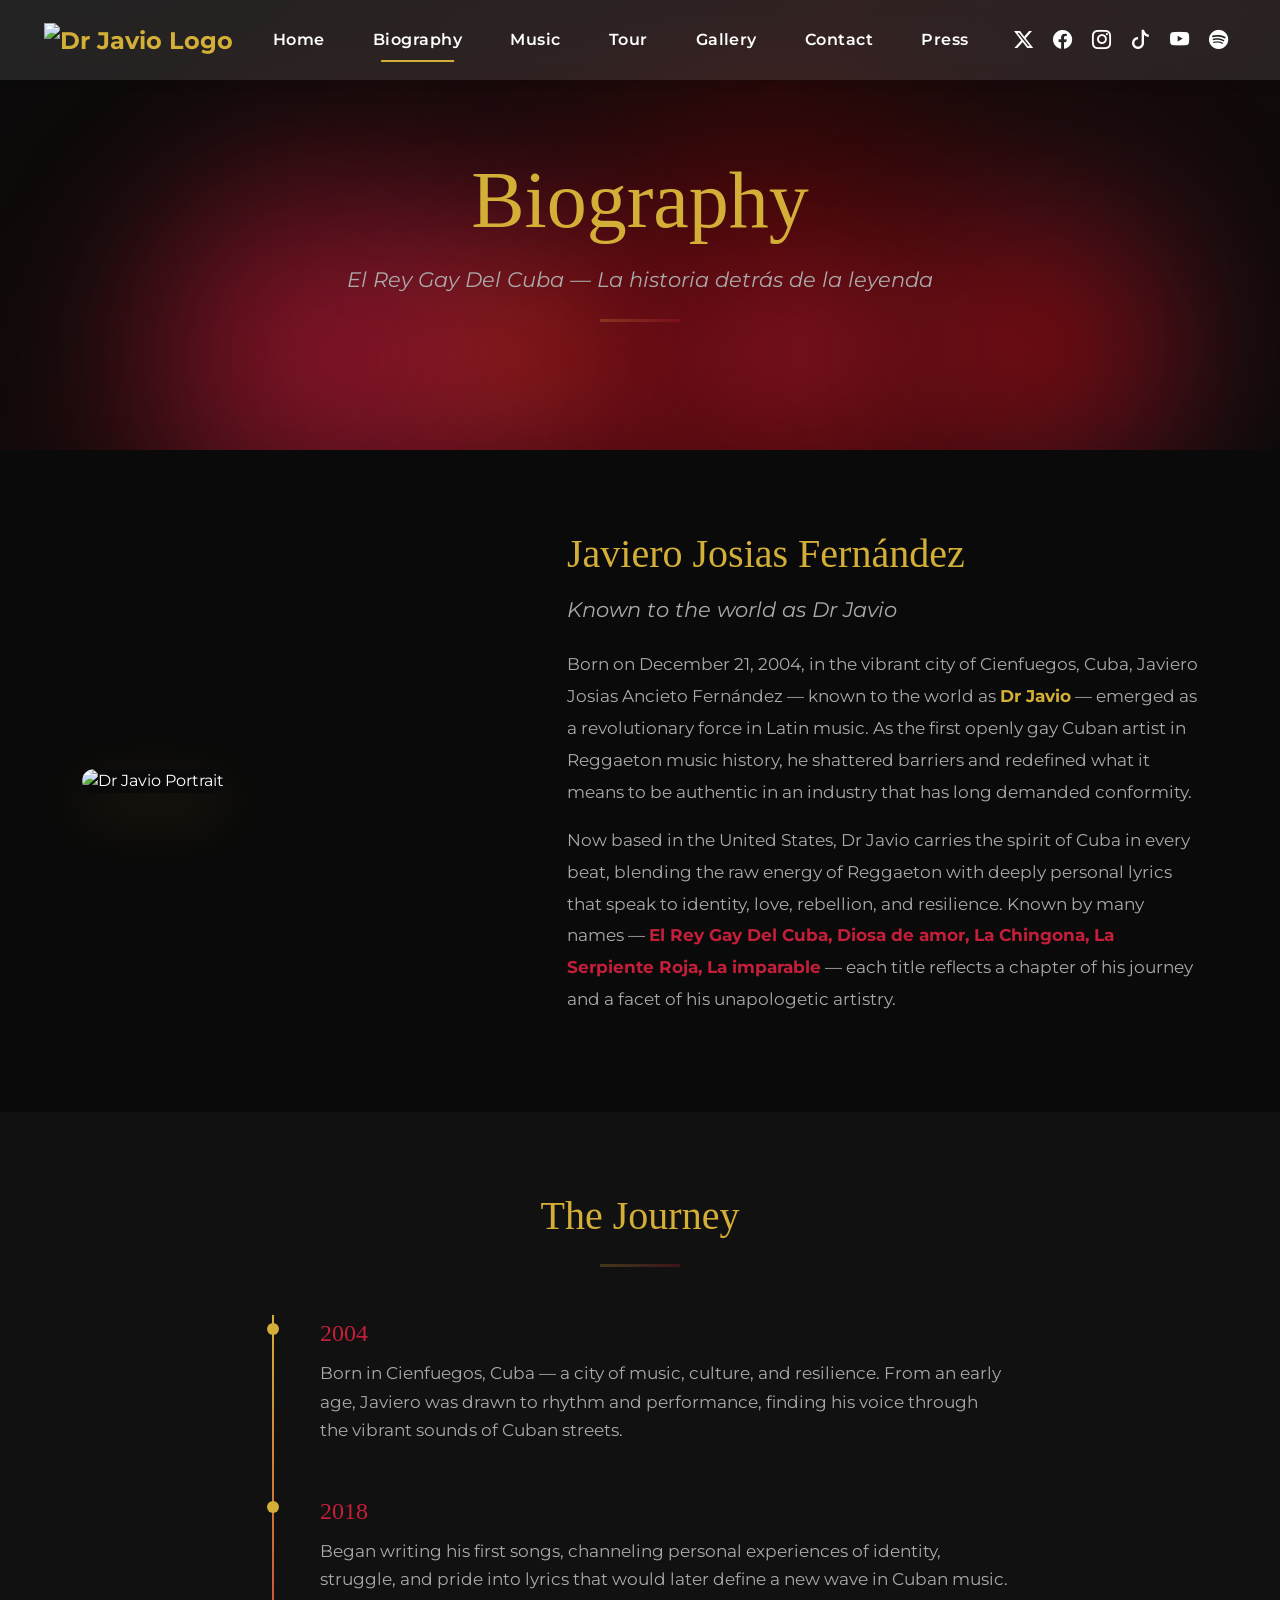
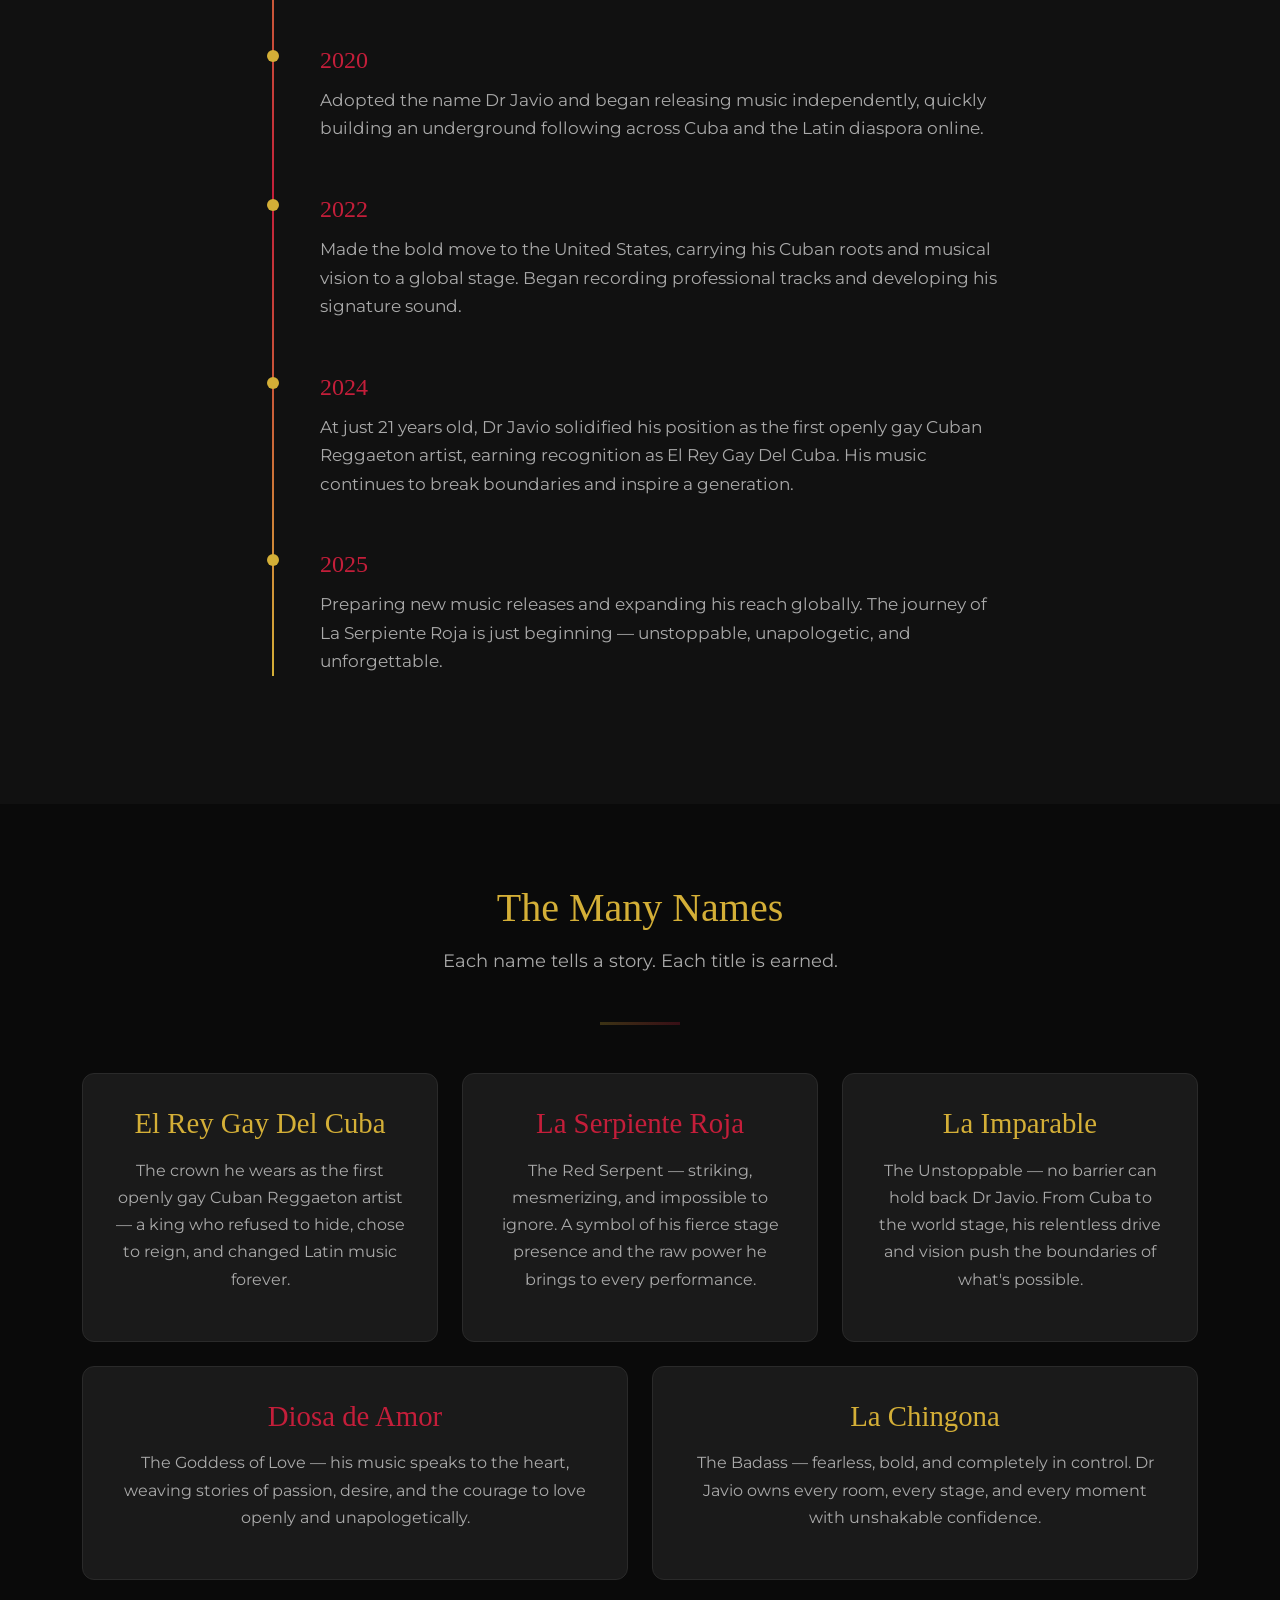
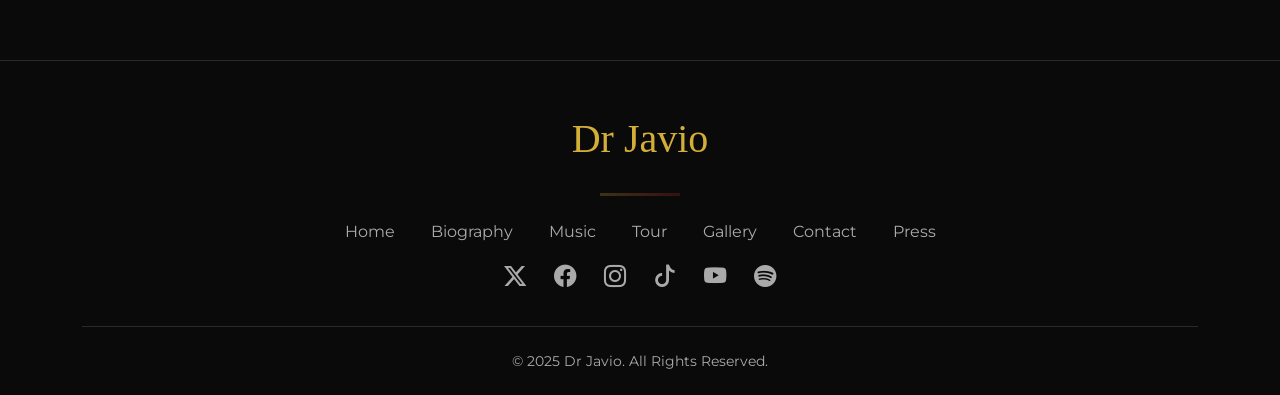
==== commit 9a717ddc: "Update biography.html" ====
--- a/biography.html
+++ b/biography.html
@@ -48,7 +48,7 @@
     {
       "@context": "https://schema.org",
       "@type": "Person",
-      "name": "Javiero Josias Fernández",
+      "name": "Javiero Josias Ancieto Fernández",
       "alternateName": "Dr Javio",
       "description": "Cuban rapper and singer, known as the Gay King of Reggaeton. First openly gay Cuban artist in Reggaeton music history.",
       "birthDate": "2004-12-21",
@@ -128,7 +128,7 @@
                     <h2 class="section-title">Javiero Josias Fernández</h2>
                     <p class="page-hero-subtitle" style="margin-bottom: 1.5rem;">Known to the world as Dr Javio</p>
                     <p style="color: var(--text-secondary); line-height: 1.9; font-size: 1.05rem;">
-                        Born on December 21, 2004, in the vibrant city of Cienfuegos, Cuba, Javiero Josias Fernández — known to the world as
+                        Born on December 21, 2004, in the vibrant city of Cienfuegos, Cuba, Javiero Josias Ancieto Fernández — known to the world as
                         <strong style="color: var(--gold);">Dr Javio</strong> — emerged as a revolutionary force in Latin music.
                         As the first openly gay Cuban artist in Reggaeton music history, he shattered barriers and redefined what it means
                         to be authentic in an industry that has long demanded conformity.
